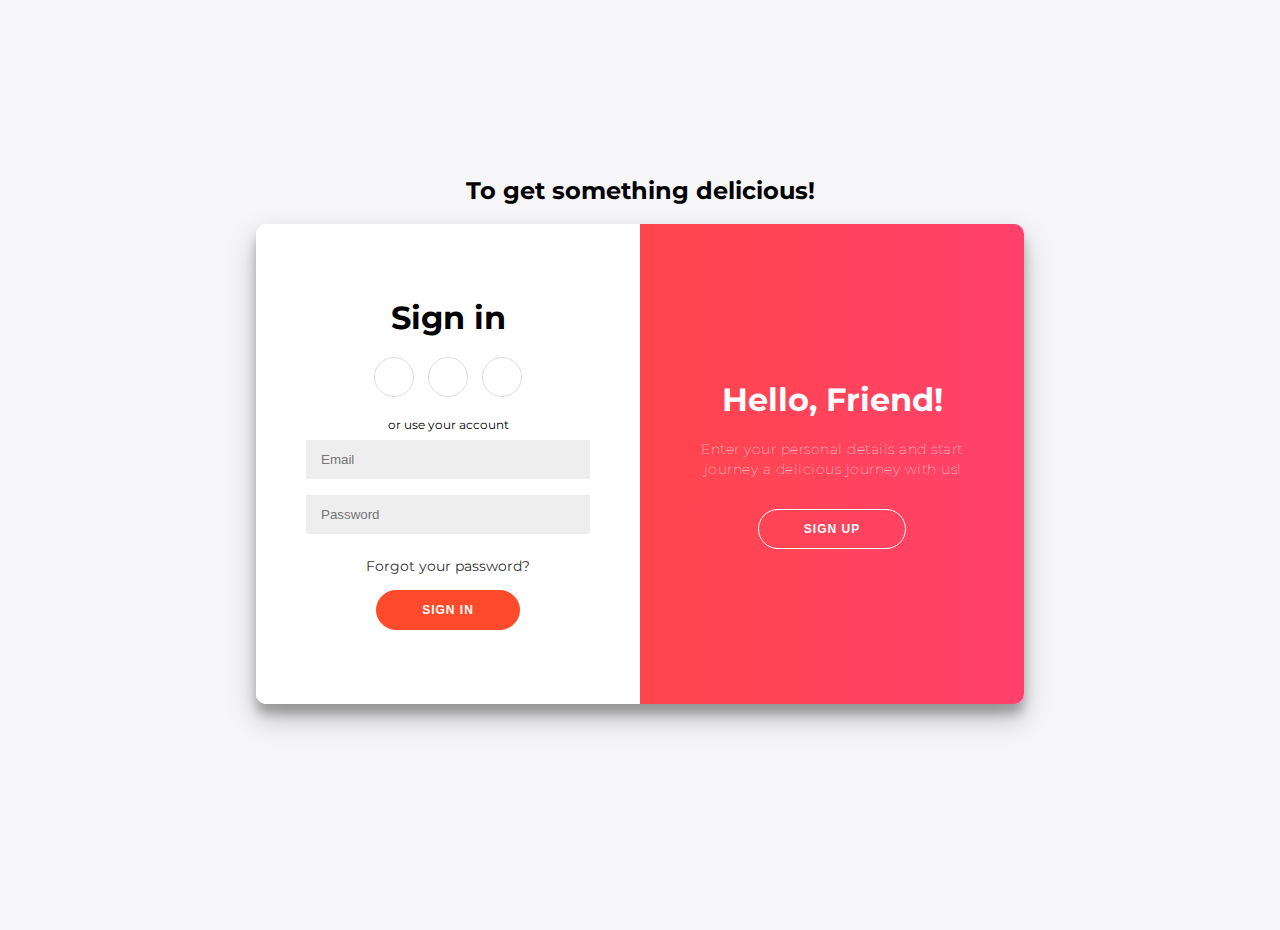
==== login and SignUp/login.html @ 652c3972 "Added project" ====
<!DOCTYPE html>
<html lang="en">
<head>
    <meta charset="UTF-8">
    <meta http-equiv="X-UA-Compatible" content="IE=edge">
    <meta name="viewport" content="width=device-width, initial-scale=1.0">
    <title>Maestro Login/SignUp</title>
    <link rel="stylesheet" href="login.css">
	<script src="login.js"></script>
</head>
<body>
    <h2>To get something delicious!</h2>
<div class="container" id="container">
	<div class="form-container sign-up-container">
		<form action="#">
			<h1>Create Account</h1>
			<div class="social-container">
				<a href="#" class="social"><i class="fab fa-facebook-f"></i></a>
				<a href="#" class="social"><i class="fab fa-google-plus-g"></i></a>
				<a href="#" class="social"><i class="fab fa-linkedin-in"></i></a>
			</div>
			<span>or use your email for registration</span>
			<input type="text" placeholder="Name" />
			<input type="email" placeholder="Email" />
			<input type="password" placeholder="Password" />
			<button>Sign Up</button>
		</form>
	</div>
	<div class="form-container sign-in-container">
		<form action="#">
			<h1>Sign in</h1>
			<div class="social-container">
				<a href="#" class="social"><i class="fab fa-facebook-f"></i></a>
				<a href="#" class="social"><i class="fab fa-google-plus-g"></i></a>
				<a href="#" class="social"><i class="fab fa-linkedin-in"></i></a>
			</div>
			<span>or use your account</span>
			<input type="email" placeholder="Email" />
			<input type="password" placeholder="Password" />
			<a href="#">Forgot your password?</a>
			<button>Sign In</button>
		</form>
	</div>
	<div class="overlay-container">
		<div class="overlay">
			<div class="overlay-panel overlay-left">
				<h1>Welcome Back!</h1>
				<p>To keep connected with us please login with your personal info</p>
				<button class="ghost" id="signIn">Sign In</button>
			</div>
			<div class="overlay-panel overlay-right">
				<h1>Hello, Friend!</h1>
				<p>Enter your personal details and start journey a delicious journey with us!</p>
				<button class="ghost" id="signUp">Sign Up</button>
			</div>
		</div>
	</div>
</div>


</body>
</html>
---- login and SignUp/login.css ----
@import url('https://fonts.googleapis.com/css?family=Montserrat:400,800');

* {
	box-sizing: border-box;
}

body {
	background: #f6f5f7;
	display: flex;
	justify-content: center;
	align-items: center;
	flex-direction: column;
	font-family: 'Montserrat', sans-serif;
	height: 100vh;
	margin: -20px 0 50px;
}

h1 {
	font-weight: bold;
	margin: 0;
}

h2 {
	text-align: center;
}

p {
	font-size: 14px;
	font-weight: 100;
	line-height: 20px;
	letter-spacing: 0.5px;
	margin: 20px 0 30px;
}

span {
	font-size: 12px;
}

a {
	color: #333;
	font-size: 14px;
	text-decoration: none;
	margin: 15px 0;
}

button {
	border-radius: 20px;
	border: 1px solid #FF4B2B;
	background-color: #FF4B2B;
	color: #FFFFFF;
	font-size: 12px;
	font-weight: bold;
	padding: 12px 45px;
	letter-spacing: 1px;
	text-transform: uppercase;
	transition: transform 80ms ease-in;
}

button:active {
	transform: scale(0.95);
}

button:focus {
	outline: none;
}

button.ghost {
	background-color: transparent;
	border-color: #FFFFFF;
}

form {
	background-color: #FFFFFF;
	display: flex;
	align-items: center;
	justify-content: center;
	flex-direction: column;
	padding: 0 50px;
	height: 100%;
	text-align: center;
}

input {
	background-color: #eee;
	border: none;
	padding: 12px 15px;
	margin: 8px 0;
	width: 100%;
}

.container {
	background-color: #fff;
	border-radius: 10px;
  	box-shadow: 0 14px 28px rgba(0,0,0,0.25), 
			0 10px 10px rgba(0,0,0,0.22);
	position: relative;
	overflow: hidden;
	width: 768px;
	max-width: 100%;
	min-height: 480px;
}

.form-container {
	position: absolute;
	top: 0;
	height: 100%;
	transition: all 0.6s ease-in-out;
}

.sign-in-container {
	left: 0;
	width: 50%;
	z-index: 2;
}

.container.right-panel-active .sign-in-container {
	transform: translateX(100%);
}

.sign-up-container {
	left: 0;
	width: 50%;
	opacity: 0;
	z-index: 1;
}

.container.right-panel-active .sign-up-container {
	transform: translateX(100%);
	opacity: 1;
	z-index: 5;
	animation: show 0.6s;
}

@keyframes show {
	0%, 49.99% {
		opacity: 0;
		z-index: 1;
	}
	
	50%, 100% {
		opacity: 1;
		z-index: 5;
	}
}

.overlay-container {
	position: absolute;
	top: 0;
	left: 50%;
	width: 50%;
	height: 100%;
	overflow: hidden;
	transition: transform 0.6s ease-in-out;
	z-index: 100;
}

.container.right-panel-active .overlay-container{
	transform: translateX(-100%);
}

.overlay {
	background: #FF416C;
	background: -webkit-linear-gradient(to right, #FF4B2B, #FF416C);
	background: linear-gradient(to right, #FF4B2B, #FF416C);
	background-repeat: no-repeat;
	background-size: cover;
	background-position: 0 0;
	color: #FFFFFF;
	position: relative;
	left: -100%;
	height: 100%;
	width: 200%;
  	transform: translateX(0);
	transition: transform 0.6s ease-in-out;
}

.container.right-panel-active .overlay {
  	transform: translateX(50%);
}

.overlay-panel {
	position: absolute;
	display: flex;
	align-items: center;
	justify-content: center;
	flex-direction: column;
	padding: 0 40px;
	text-align: center;
	top: 0;
	height: 100%;
	width: 50%;
	transform: translateX(0);
	transition: transform 0.6s ease-in-out;
}

.overlay-left {
	transform: translateX(-20%);
}

.container.right-panel-active .overlay-left {
	transform: translateX(0);
}

.overlay-right {
	right: 0;
	transform: translateX(0);
}

.container.right-panel-active .overlay-right {
	transform: translateX(20%);
}

.social-container {
	margin: 20px 0;
}

.social-container a {
	border: 1px solid #DDDDDD;
	border-radius: 50%;
	display: inline-flex;
	justify-content: center;
	align-items: center;
	margin: 0 5px;
	height: 40px;
	width: 40px;
}

footer {
    background-color: #222;
    color: #fff;
    font-size: 14px;
    bottom: 0;
    position: fixed;
    left: 0;
    right: 0;
    text-align: center;
    z-index: 999;
}

footer p {
    margin: 10px 0;
}

footer i {
    color: red;
}

footer a {
    color: #3c97bf;
    text-decoration: none;
}
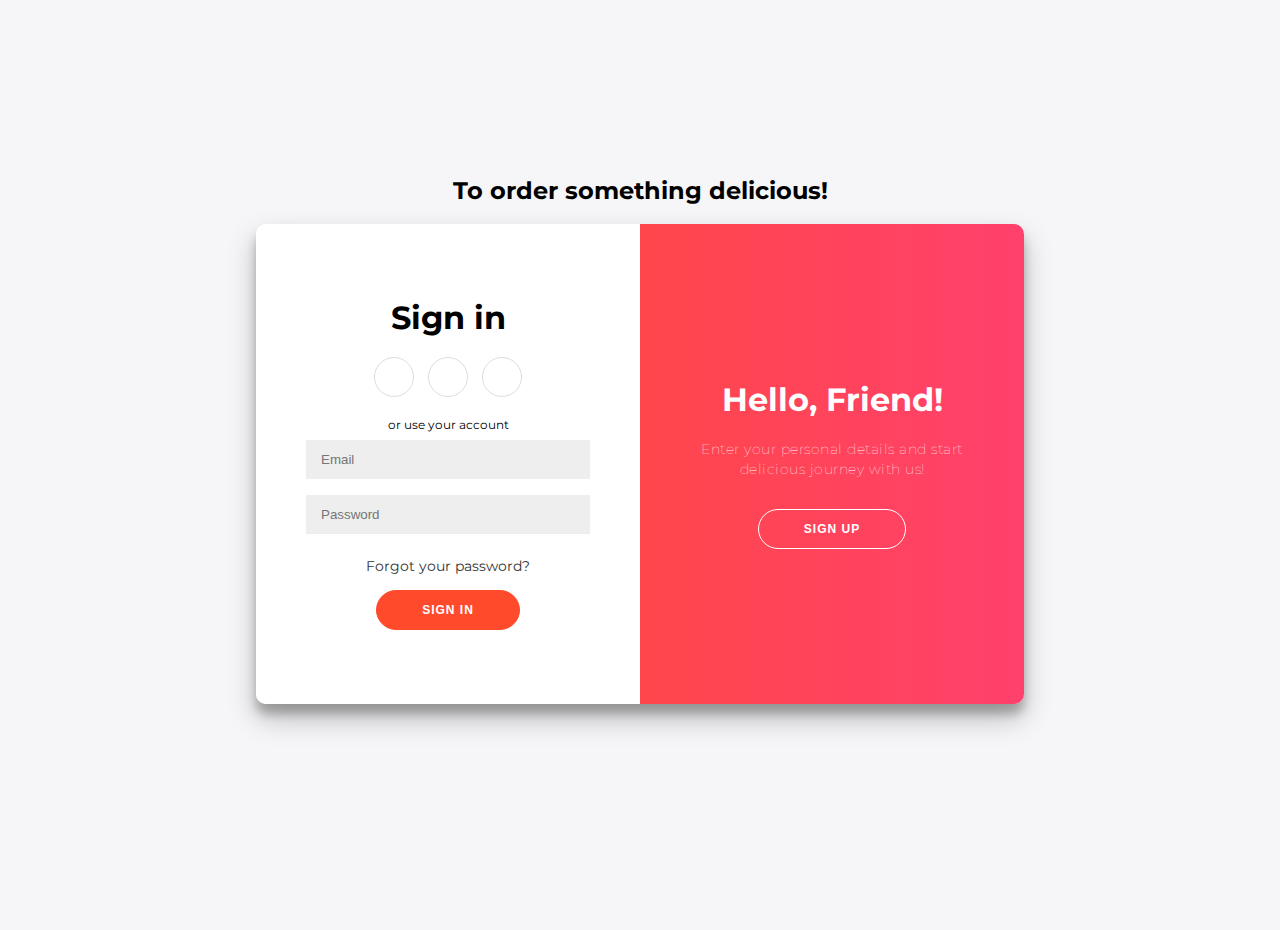
==== commit 2d539345: "few changes to login page" ====
--- a/login and SignUp/login.html
+++ b/login and SignUp/login.html
@@ -9,7 +9,7 @@
 	<script src="login.js"></script>
 </head>
 <body>
-    <h2>To get something delicious!</h2>
+    <h2>To order something delicious!</h2>
 <div class="container" id="container">
 	<div class="form-container sign-up-container">
 		<form action="#">
@@ -50,7 +50,7 @@
 			</div>
 			<div class="overlay-panel overlay-right">
 				<h1>Hello, Friend!</h1>
-				<p>Enter your personal details and start journey a delicious journey with us!</p>
+				<p>Enter your personal details and start delicious journey with us!</p>
 				<button class="ghost" id="signUp">Sign Up</button>
 			</div>
 		</div>
